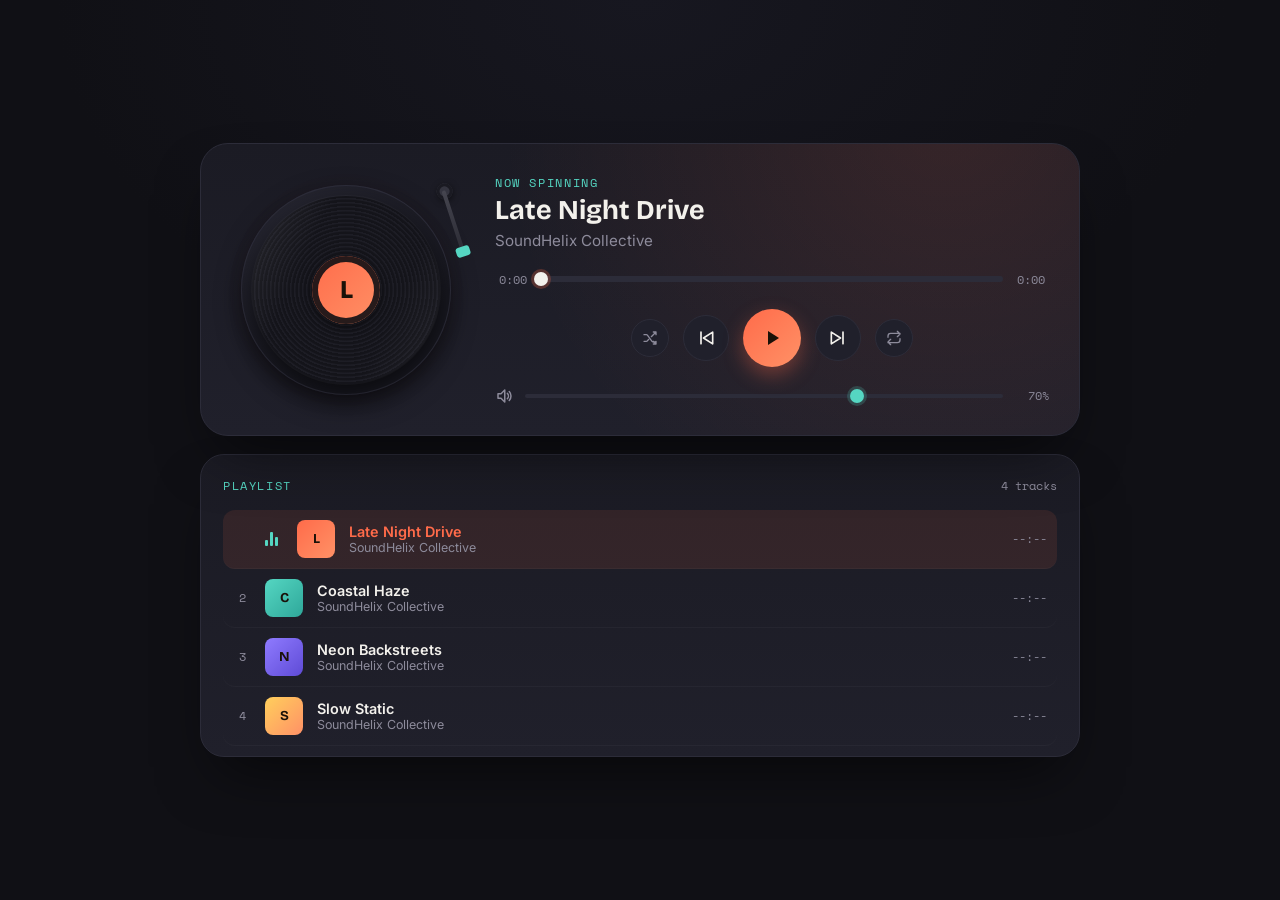
==== index.html @ 5842b2c4 "Add files via upload" ====
<!DOCTYPE html>
<html lang="en">
<head>
<meta charset="UTF-8">
<meta name="viewport" content="width=device-width, initial-scale=1.0">
<title>Nightspin — Player</title>
<link rel="preconnect" href="https://fonts.googleapis.com">
<link rel="preconnect" href="https://fonts.gstatic.com" crossorigin>
<link href="https://fonts.googleapis.com/css2?family=Bricolage+Grotesque:opsz,wght@12..96,400;12..96,600;12..96,700;12..96,800&family=Inter:wght@400;500;600;700&family=Space+Mono:wght@400;700&display=swap" rel="stylesheet">
<link rel="stylesheet" href="style.css">
</head>
<body>

<div class="stage">

  <div class="player" id="player">

    <!-- Left: turntable -->
    <div class="deck">
      <div class="deck-glow"></div>
      <div class="tonearm" id="tonearm">
        <div class="tonearm-base"></div>
        <div class="tonearm-arm"></div>
        <div class="tonearm-head"></div>
      </div>
      <div class="platter">
        <div class="record" id="record">
          <div class="record-sheen"></div>
          <div class="record-label" id="recordLabel">
            <span id="labelInitial">S</span>
          </div>
        </div>
      </div>
    </div>

    <!-- Right: controls -->
    <div class="console">

      <div class="track-meta">
        <p class="eyebrow">Now spinning</p>
        <h1 id="songTitle">Track title</h1>
        <p id="songArtist">Artist name</p>
      </div>

      <div class="progress-wrap">
        <span class="time" id="currentTime">0:00</span>
        <div class="progress-track" id="progressTrack">
          <div class="progress-fill" id="progressFill"></div>
          <div class="progress-knob" id="progressKnob"></div>
        </div>
        <span class="time" id="durationTime">0:00</span>
      </div>

      <div class="transport">
        <button class="icon-btn small" id="shuffleBtn" title="Shuffle" aria-label="Toggle shuffle">
          <svg viewBox="0 0 24 24"><path d="M17 3h4v4M21 3l-7 7M3 7h3.5a2 2 0 0 1 1.6.8L15 17.2a2 2 0 0 0 1.6.8H21M3 17h3.5a2 2 0 0 0 1.6-.8L10 14M17 21h4v-4M21 21l-4-4"/></svg>
        </button>

        <button class="icon-btn" id="prevBtn" title="Previous" aria-label="Previous track">
          <svg viewBox="0 0 24 24"><path d="M6 5v14M20 5 9 12l11 7V5Z"/></svg>
        </button>

        <button class="icon-btn play" id="playBtn" title="Play" aria-label="Play or pause">
          <svg id="playIcon" viewBox="0 0 24 24"><path d="M8 5v14l11-7L8 5Z"/></svg>
          <svg id="pauseIcon" viewBox="0 0 24 24" style="display:none"><path d="M7 5h4v14H7zM13 5h4v14h-4z"/></svg>
        </button>

        <button class="icon-btn" id="nextBtn" title="Next" aria-label="Next track">
          <svg viewBox="0 0 24 24"><path d="M18 5v14M4 5l11 7-11 7V5Z"/></svg>
        </button>

        <button class="icon-btn small" id="repeatBtn" title="Repeat" aria-label="Toggle repeat mode">
          <svg viewBox="0 0 24 24"><path d="M17 2l4 4-4 4M3 11V9a4 4 0 0 1 4-4h14M7 22l-4-4 4-4M21 13v2a4 4 0 0 1-4 4H3"/></svg>
          <span class="repeat-one" id="repeatOneBadge">1</span>
        </button>
      </div>

      <div class="volume-row">
        <svg class="vol-icon" id="volIcon" viewBox="0 0 24 24"><path d="M4 9v6h4l5 5V4L8 9H4Z"/><path id="volWave1" d="M16.5 8.5a5 5 0 0 1 0 7"/><path id="volWave2" d="M19 6a9 9 0 0 1 0 12"/></svg>
        <input type="range" id="volumeSlider" class="volume-slider" min="0" max="100" value="70">
        <span class="vol-value" id="volValue">70%</span>
      </div>

    </div>
  </div>

  <!-- Playlist panel -->
  <div class="playlist-panel">
    <div class="playlist-head">
      <p class="eyebrow">Playlist</p>
      <span id="trackCount" class="track-count">0 tracks</span>
    </div>
    <ul class="playlist" id="playlist"></ul>
  </div>

</div>

<audio id="audio" preload="metadata"></audio>

<script src="script.js"></script>
</body>
</html>
---- style.css ----
:root{
  --bg: #101015;
  --bg-radial: #171720;
  --panel: #1b1b24;
  --panel-2: #20202b;
  --line: #2c2c39;
  --text: #f3f1ec;
  --muted: #8d8b9b;
  --accent: #ff6b4a;
  --accent-2: #55d6c2;
  --shadow: 0 30px 60px -20px rgba(0,0,0,0.6);
  --font-display: 'Bricolage Grotesque', sans-serif;
  --font-body: 'Inter', sans-serif;
  --font-mono: 'Space Mono', monospace;
}

*{ box-sizing: border-box; }

html,body{ height:100%; }

body{
  margin:0;
  min-height:100vh;
  background:
    radial-gradient(ellipse 900px 600px at 50% 0%, var(--bg-radial), var(--bg) 65%);
  font-family: var(--font-body);
  color: var(--text);
  display:flex;
  align-items:center;
  justify-content:center;
  padding: 32px 18px;
}

.stage{
  width:100%;
  max-width: 880px;
  display:flex;
  flex-direction:column;
  gap:18px;
}

/* ===== Player card ===== */
.player{
  background: linear-gradient(180deg, var(--panel), var(--panel-2));
  border: 1px solid var(--line);
  border-radius: 28px;
  box-shadow: var(--shadow);
  padding: 30px;
  display:grid;
  grid-template-columns: 230px 1fr;
  gap: 34px;
  position: relative;
  overflow: hidden;
}

.player::before{
  content:"";
  position:absolute;
  inset:0;
  background: radial-gradient(circle at 85% -10%, rgba(255,107,74,0.12), transparent 55%);
  pointer-events:none;
}

/* ===== Deck / turntable ===== */
.deck{
  position:relative;
  display:flex;
  align-items:center;
  justify-content:center;
  min-height: 230px;
}

.deck-glow{
  position:absolute;
  width: 230px;
  height: 230px;
  border-radius:50%;
  background: radial-gradient(circle, rgba(255,107,74,0.18), transparent 70%);
  filter: blur(6px);
  z-index:0;
}

.platter{
  position:relative;
  width:210px;
  height:210px;
  border-radius:50%;
  background: radial-gradient(circle at 35% 30%, #2a2a36, #17171f 70%);
  box-shadow: inset 0 0 0 1px var(--line), 0 10px 24px rgba(0,0,0,0.5);
  display:flex;
  align-items:center;
  justify-content:center;
  z-index:1;
}

.record{
  width: 188px;
  height: 188px;
  border-radius:50%;
  background:
    repeating-radial-gradient(circle at center,
      #14141a 0px, #14141a 2px,
      #1d1d25 3px, #1d1d25 4px);
  box-shadow: 0 0 0 1px rgba(255,255,255,0.03), 0 8px 20px rgba(0,0,0,0.55);
  display:flex;
  align-items:center;
  justify-content:center;
  position:relative;
  animation: spin 6s linear infinite;
  animation-play-state: paused;
}

.record-sheen{
  position:absolute;
  inset:0;
  border-radius:50%;
  background: linear-gradient(115deg, rgba(255,255,255,0.08) 0%, transparent 30%, transparent 70%, rgba(255,255,255,0.05) 100%);
  pointer-events:none;
}

.record-label{
  width: 68px;
  height: 68px;
  border-radius:50%;
  background: linear-gradient(135deg, var(--accent), #ff9166);
  display:flex;
  align-items:center;
  justify-content:center;
  font-family: var(--font-display);
  font-weight:800;
  font-size: 1.6rem;
  color: #1a1108;
  box-shadow: 0 3px 10px rgba(0,0,0,0.4), inset 0 0 0 6px rgba(16,16,21,0.9);
}

@keyframes spin{
  from{ transform: rotate(0deg); }
  to{ transform: rotate(360deg); }
}

.player.is-playing .record{
  animation-play-state: running;
}

/* Tonearm */
.tonearm{
  position:absolute;
  top: 6px;
  right: 6px;
  width: 84px;
  height: 84px;
  z-index:2;
  transform-origin: 78px 12px;
  transform: rotate(-18deg);
  transition: transform .5s cubic-bezier(.4,0,.2,1);
}

.player.is-playing .tonearm{
  transform: rotate(6deg);
}

.tonearm-base{
  position:absolute;
  top: 2px; right: 2px;
  width: 16px; height:16px;
  border-radius:50%;
  background: #34343f;
  box-shadow: inset 0 0 0 3px #1a1a22, 0 2px 6px rgba(0,0,0,.5);
}

.tonearm-arm{
  position:absolute;
  top: 9px; right: 9px;
  width: 4px;
  height: 68px;
  border-radius: 3px;
  background: linear-gradient(180deg, #45454f, #2a2a33);
  transform-origin: top center;
}

.tonearm-head{
  position:absolute;
  top: 68px; right: 4px;
  width: 14px; height: 10px;
  border-radius: 3px;
  background: var(--accent-2);
}

/* ===== Console (right side) ===== */
.console{
  display:flex;
  flex-direction:column;
  justify-content:center;
  gap: 20px;
  min-width:0;
  z-index:1;
}

.eyebrow{
  margin:0 0 4px;
  font-family: var(--font-mono);
  font-size: 0.72rem;
  letter-spacing: 0.14em;
  text-transform: uppercase;
  color: var(--accent-2);
}

.track-meta h1{
  margin: 0 0 4px;
  font-family: var(--font-display);
  font-weight: 700;
  font-size: clamp(1.3rem, 2.4vw, 1.7rem);
  line-height:1.15;
  white-space: nowrap;
  overflow:hidden;
  text-overflow: ellipsis;
}

.track-meta p#songArtist{
  margin:0;
  color: var(--muted);
  font-size: 0.95rem;
}

/* Progress */
.progress-wrap{
  display:flex;
  align-items:center;
  gap: 10px;
}

.time{
  font-family: var(--font-mono);
  font-size: 0.78rem;
  color: var(--muted);
  min-width: 36px;
  text-align:center;
}

.progress-track{
  position:relative;
  flex:1;
  height: 6px;
  border-radius: 4px;
  background: var(--line);
  cursor:pointer;
}

.progress-fill{
  position:absolute;
  left:0; top:0; bottom:0;
  width:0%;
  border-radius:4px;
  background: linear-gradient(90deg, var(--accent-2), var(--accent));
}

.progress-knob{
  position:absolute;
  top:50%;
  left:0%;
  width:14px; height:14px;
  border-radius:50%;
  background: var(--text);
  box-shadow: 0 0 0 3px rgba(255,107,74,0.25);
  transform: translate(-50%,-50%);
  transition: box-shadow .15s;
}

.progress-track:hover .progress-knob{
  box-shadow: 0 0 0 5px rgba(255,107,74,0.3);
}

/* Transport */
.transport{
  display:flex;
  align-items:center;
  justify-content:center;
  gap: 14px;
}

.icon-btn{
  background: var(--panel-2);
  border: 1px solid var(--line);
  color: var(--text);
  width: 46px; height: 46px;
  border-radius: 50%;
  display:flex;
  align-items:center;
  justify-content:center;
  cursor:pointer;
  transition: transform .15s ease, background .15s ease, border-color .15s ease;
  position:relative;
}

.icon-btn svg{
  width: 20px; height: 20px;
  fill:none;
  stroke: currentColor;
  stroke-width: 2;
  stroke-linecap: round;
  stroke-linejoin: round;
}

.icon-btn:hover{
  transform: translateY(-2px);
  border-color: var(--accent-2);
}

.icon-btn.small{
  width: 38px; height: 38px;
  color: var(--muted);
}

.icon-btn.small svg{ width:16px; height:16px; }

.icon-btn.small.active{
  color: var(--accent-2);
  border-color: var(--accent-2);
  background: rgba(85,214,194,0.1);
}

.icon-btn.play{
  width: 58px; height: 58px;
  background: linear-gradient(135deg, var(--accent), #ff9166);
  border: none;
  color: #1a1108;
  box-shadow: 0 8px 20px rgba(255,107,74,0.35);
}

.icon-btn.play svg{ width:24px; height:24px; fill:currentColor; stroke:none; }

.repeat-one{
  position:absolute;
  bottom: -3px;
  right: -3px;
  width: 15px; height:15px;
  border-radius:50%;
  background: var(--accent-2);
  color: #0d1a18;
  font-family: var(--font-mono);
  font-size: 0.6rem;
  display:none;
  align-items:center;
  justify-content:center;
  font-weight:700;
}

.icon-btn.small.repeat-one-active .repeat-one{ display:flex; }

/* Volume */
.volume-row{
  display:flex;
  align-items:center;
  gap: 10px;
}

.vol-icon{
  width:18px; height:18px;
  fill:none;
  stroke: var(--muted);
  stroke-width:2;
  stroke-linecap:round;
  stroke-linejoin:round;
  flex-shrink:0;
}

.volume-slider{
  flex:1;
  -webkit-appearance:none;
  appearance:none;
  height: 4px;
  border-radius: 4px;
  background: var(--line);
  outline:none;
}

.volume-slider::-webkit-slider-thumb{
  -webkit-appearance:none;
  width:14px; height:14px;
  border-radius:50%;
  background: var(--accent-2);
  cursor:pointer;
  box-shadow: 0 0 0 3px rgba(85,214,194,0.2);
}

.volume-slider::-moz-range-thumb{
  width:14px; height:14px;
  border:none;
  border-radius:50%;
  background: var(--accent-2);
  cursor:pointer;
}

.vol-value{
  font-family: var(--font-mono);
  font-size: 0.72rem;
  color: var(--muted);
  min-width: 34px;
  text-align:right;
}

/* ===== Playlist ===== */
.playlist-panel{
  background: linear-gradient(180deg, var(--panel), var(--panel-2));
  border: 1px solid var(--line);
  border-radius: 24px;
  box-shadow: var(--shadow);
  padding: 22px 22px 10px;
}

.playlist-head{
  display:flex;
  align-items:baseline;
  justify-content:space-between;
  margin-bottom: 12px;
}

.track-count{
  font-family: var(--font-mono);
  font-size: 0.72rem;
  color: var(--muted);
}

.playlist{
  list-style:none;
  margin:0; padding:0;
  max-height: 260px;
  overflow-y:auto;
}

.playlist::-webkit-scrollbar{ width:6px; }
.playlist::-webkit-scrollbar-thumb{ background: var(--line); border-radius:4px; }

.playlist-item{
  display:flex;
  align-items:center;
  gap: 14px;
  padding: 10px 10px;
  border-radius: 12px;
  cursor:pointer;
  border-bottom: 1px solid rgba(255,255,255,0.03);
  transition: background .15s ease;
}

.playlist-item:hover{
  background: rgba(255,255,255,0.03);
}

.playlist-item.active{
  background: rgba(255,107,74,0.1);
}

.pl-index{
  font-family: var(--font-mono);
  font-size: 0.75rem;
  color: var(--muted);
  width: 18px;
  text-align:center;
  flex-shrink:0;
}

.playlist-item.active .pl-index{ color: var(--accent); }

.pl-eq{
  display:flex;
  align-items:flex-end;
  gap:2px;
  width:18px;
  height:14px;
  flex-shrink:0;
}

.pl-eq span{
  width:3px;
  background: var(--accent-2);
  border-radius:1px;
  animation: eq 0.9s ease-in-out infinite;
}

.pl-eq span:nth-child(1){ height:40%; animation-delay: 0s; }
.pl-eq span:nth-child(2){ height:100%; animation-delay: .2s; }
.pl-eq span:nth-child(3){ height:65%; animation-delay: .4s; }

@keyframes eq{
  0%, 100% { transform: scaleY(0.4); }
  50% { transform: scaleY(1); }
}

.pl-thumb{
  width: 38px; height: 38px;
  border-radius: 8px;
  flex-shrink:0;
  display:flex;
  align-items:center;
  justify-content:center;
  font-family: var(--font-display);
  font-weight:700;
  color: #1a1108;
  font-size: 0.85rem;
}

.pl-meta{
  min-width:0;
  flex:1;
}

.pl-title{
  font-size: 0.9rem;
  font-weight:600;
  white-space:nowrap;
  overflow:hidden;
  text-overflow:ellipsis;
}

.playlist-item.active .pl-title{ color: var(--accent); }

.pl-artist{
  font-size: 0.78rem;
  color: var(--muted);
  white-space:nowrap;
  overflow:hidden;
  text-overflow:ellipsis;
}

.pl-duration{
  font-family: var(--font-mono);
  font-size: 0.75rem;
  color: var(--muted);
  flex-shrink:0;
}

/* ===== Responsive ===== */
@media (max-width: 640px){
  .player{
    grid-template-columns: 1fr;
    padding: 24px 20px;
    border-radius: 22px;
  }
  .deck{ min-height: 190px; }
  .platter{ width:170px; height:170px; }
  .record{ width:150px; height:150px; }
  .record-label{ width:54px; height:54px; font-size:1.2rem; }
  .transport{ gap: 10px; }
  .icon-btn{ width:42px; height:42px; }
  .icon-btn.play{ width:54px; height:54px; }
  .playlist-panel{ padding: 18px 16px 6px; border-radius:20px; }
}

@media (prefers-reduced-motion: reduce){
  .record, .tonearm, .pl-eq span{ animation: none !important; transition:none !important; }
}
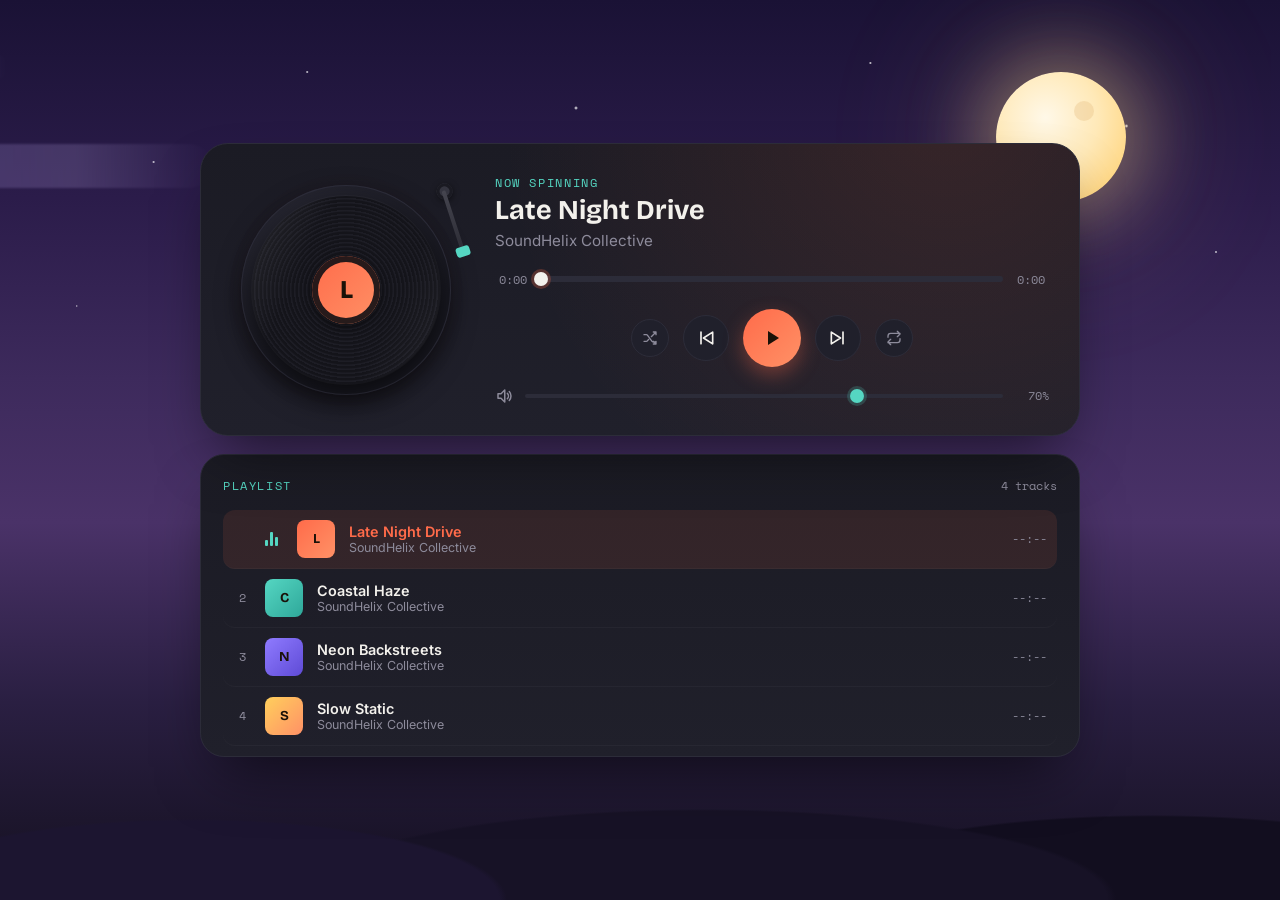
==== commit cd85f4d0: "Add files via upload" ====
--- a/index.html
+++ b/index.html
@@ -10,6 +10,14 @@
 <link rel="stylesheet" href="style.css">
 </head>
 <body>
+
+<div class="anime-sky">
+  <div class="anime-moon"></div>
+  <div class="anime-cloud c1"></div>
+  <div class="anime-cloud c2"></div>
+  <div class="anime-cloud c3"></div>
+  <div class="anime-hills"></div>
+</div>
 
 <div class="stage">
 
--- a/style.css
+++ b/style.css
@@ -21,14 +21,121 @@
 body{
   margin:0;
   min-height:100vh;
-  background:
-    radial-gradient(ellipse 900px 600px at 50% 0%, var(--bg-radial), var(--bg) 65%);
+  background: transparent;
   font-family: var(--font-body);
   color: var(--text);
   display:flex;
   align-items:center;
   justify-content:center;
   padding: 32px 18px;
+  position: relative;
+  overflow-x: hidden;
+}
+
+/* ===== Anime-style night backdrop (original illustration, CSS/SVG only) ===== */
+.anime-sky{
+  position: fixed;
+  inset: 0;
+  z-index: -1;
+  background:
+    radial-gradient(1.5px 1.5px at 12% 18%, #fff, transparent),
+    radial-gradient(1.5px 1.5px at 24% 8%, #fff, transparent),
+    radial-gradient(1px 1px at 33% 26%, #fff, transparent),
+    radial-gradient(2px 2px at 45% 12%, #fff, transparent),
+    radial-gradient(1px 1px at 58% 20%, #fff, transparent),
+    radial-gradient(1.5px 1.5px at 68% 7%, #fff, transparent),
+    radial-gradient(1px 1px at 78% 22%, #fff, transparent),
+    radial-gradient(2px 2px at 88% 14%, #fff, transparent),
+    radial-gradient(1.5px 1.5px at 95% 28%, #fff, transparent),
+    radial-gradient(1px 1px at 6% 34%, #fff, transparent),
+    radial-gradient(1.5px 1.5px at 82% 40%, #fff, transparent),
+    linear-gradient(180deg, #1a1235 0%, #2b1c4a 22%, #3d2a5c 42%, #4a3268 58%, #2a1f42 78%, #14101f 100%);
+  overflow: hidden;
+}
+
+.anime-moon{
+  position: absolute;
+  top: 8%;
+  right: 12%;
+  width: 130px;
+  height: 130px;
+  border-radius: 50%;
+  background: radial-gradient(circle at 38% 35%, #fff8e8, #ffe9b8 45%, #ffd98a 75%, #f6c569 100%);
+  box-shadow: 0 0 70px 18px rgba(255, 224, 150, 0.35), 0 0 140px 50px rgba(255, 200, 120, 0.12);
+}
+
+.anime-moon::before{
+  content:"";
+  position:absolute;
+  top: 22%; left: 60%;
+  width: 20px; height: 20px;
+  border-radius:50%;
+  background: rgba(230, 190, 130, 0.35);
+}
+
+.anime-moon::after{
+  content:"";
+  position:absolute;
+  top: 55%; left: 25%;
+  width: 14px; height: 14px;
+  border-radius:50%;
+  background: rgba(230, 190, 130, 0.3);
+}
+
+.anime-cloud{
+  position: absolute;
+  border-radius: 999px;
+  filter: blur(1px);
+  opacity: 0.55;
+}
+
+.anime-cloud.c1{
+  top: 16%; left: -10%;
+  width: 340px; height: 44px;
+  background: linear-gradient(90deg, transparent, rgba(150, 130, 200, 0.5) 30%, rgba(180, 160, 220, 0.4) 60%, transparent);
+  animation: drift 60s linear infinite;
+}
+
+.anime-cloud.c2{
+  top: 30%; left: -20%;
+  width: 260px; height: 32px;
+  background: linear-gradient(90deg, transparent, rgba(120, 100, 170, 0.4) 40%, transparent);
+  animation: drift 80s linear infinite;
+  animation-delay: -20s;
+}
+
+.anime-cloud.c3{
+  top: 6%; left: -15%;
+  width: 200px; height: 26px;
+  background: linear-gradient(90deg, transparent, rgba(200, 180, 230, 0.35) 50%, transparent);
+  animation: drift 45s linear infinite;
+  animation-delay: -10s;
+}
+
+@keyframes drift{
+  from{ transform: translateX(0); }
+  to{ transform: translateX(160vw); }
+}
+
+.anime-hills{
+  position: absolute;
+  bottom: 0; left: 0; right: 0;
+  height: 22%;
+}
+
+.anime-hills::before{
+  content:"";
+  position:absolute;
+  bottom:0; left:0; right:0;
+  height: 100%;
+  background:
+    radial-gradient(ellipse 60% 100% at 15% 100%, #1c1530 40%, transparent 41%),
+    radial-gradient(ellipse 70% 100% at 55% 100%, #171226 45%, transparent 46%),
+    radial-gradient(ellipse 65% 100% at 90% 100%, #120e1f 42%, transparent 43%);
+}
+
+@media (prefers-reduced-motion: reduce){
+  .anime-cloud{ animation: none !important; }
 }
 
 .stage{
